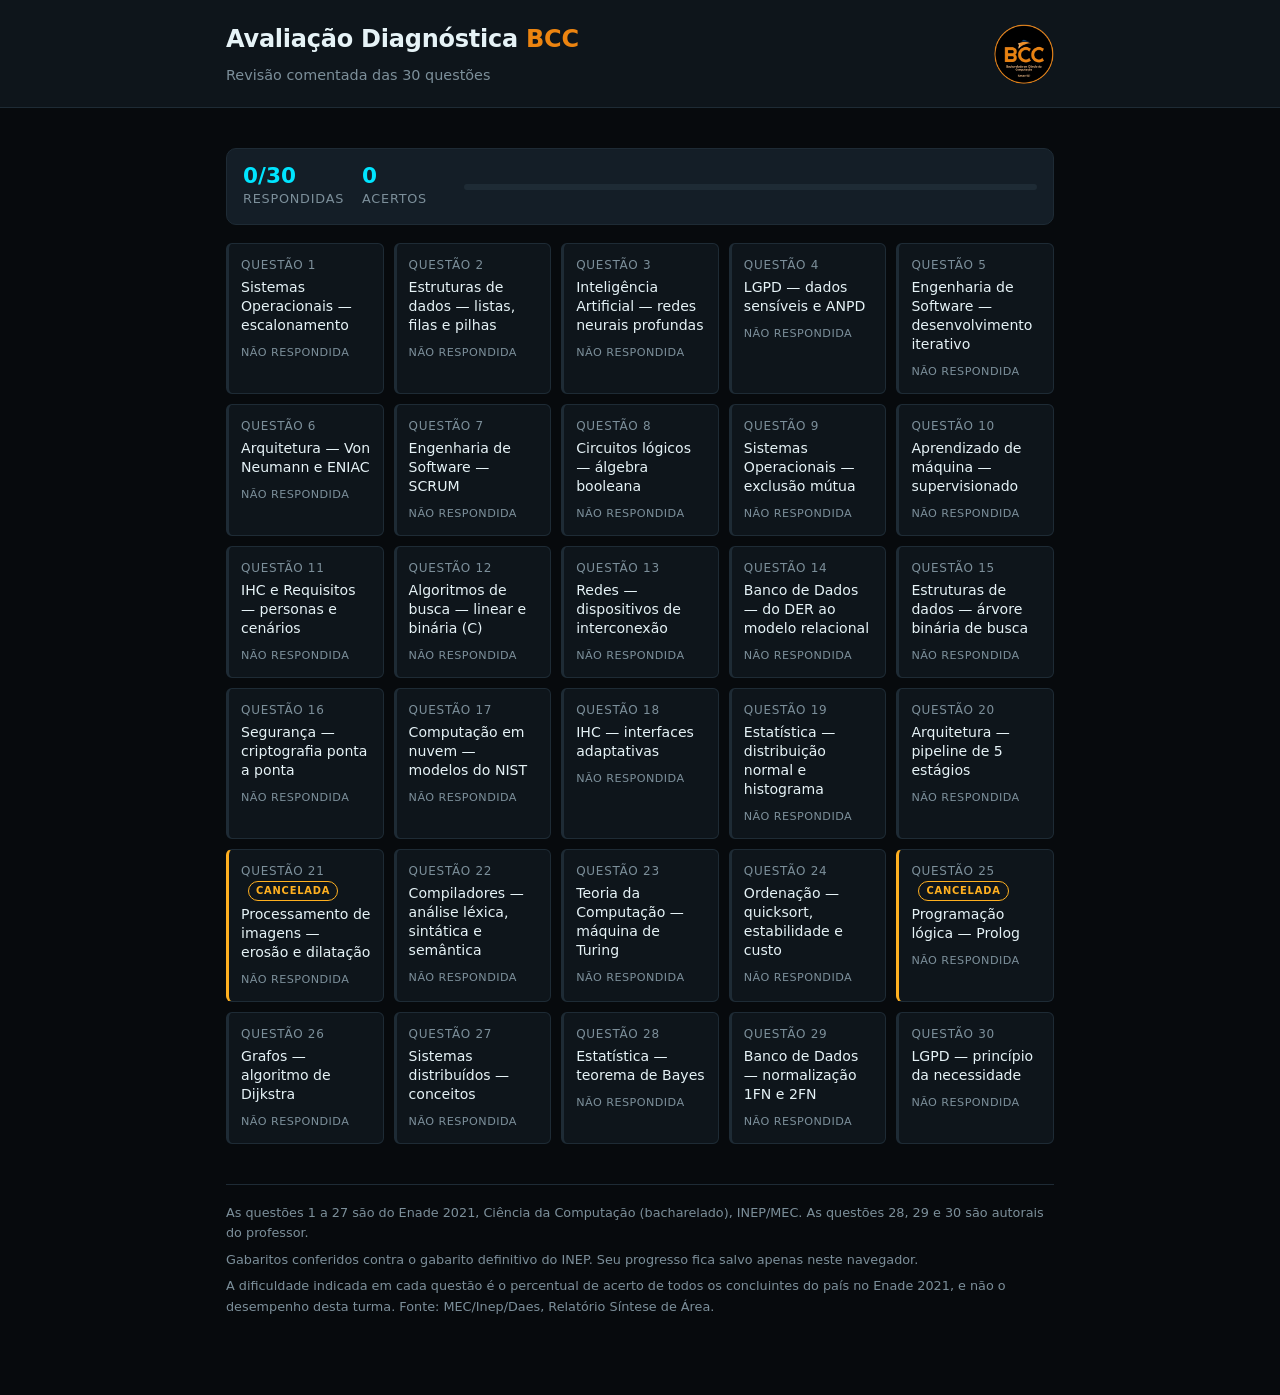
==== files/simulado-enade/site/index.html @ 2f8e830a "Versiona o projeto da Avaliação Diagnóstica Simulado de 30 questões baseado no Enade 2021 de Ciência" ====
<!doctype html>
<html lang="pt-BR">
<head>
<meta charset="utf-8">
<meta name="viewport" content="width=device-width, initial-scale=1">
<title>Avaliação Diagnóstica — BCC</title>
<meta name="description" content="Avaliação diagnóstica do Bacharelado em Ciência da Computação: revisão comentada das 30 questões, com resolução item a item.">
<link rel="icon" type="image/png" href="imagens/favicon.png">
<link rel="stylesheet" href="estilo.css">
</head>
<body data-base="../">

<header class="topo">
  <div class="envolucro faixa-topo">
    <div class="titulo">
      <h1>Avaliação Diagnóstica <span class="marca">BCC</span></h1>
      <p class="sub">Revisão comentada das 30 questões</p>
    </div>
    <img class="logo" src="imagens/bcc.png" width="192" height="192"
         alt="Bacharelado em Ciência da Computação — Senac SP">
  </div>
</header>

<main class="envolucro" id="app">
  <noscript>
    <p>Esta página precisa de JavaScript para montar as questões a partir do
    arquivo de dados.</p>
  </noscript>
</main>

<script src="dados.js"></script>
<script src="app.js"></script>
</body>
</html>
---- files/simulado-enade/site/estilo.css ----
/* Paleta herdada do projeto Canjica (frontend/src/tema.css): fundo
   preto-azulado, ciano como cor de acao, branco e cinza. */

:root {
  --fundo: #070a0d;
  --superficie: #0e151b;
  --elevada: #141e27;
  --borda: #1e2b35;
  --ciano: #00e5ff;
  --ciano-escuro: #00a3b8;
  --ciano-fraco: rgba(0, 229, 255, 0.13);
  --selecao: rgba(0, 229, 255, 0.35);
  --texto: #e6f3f7;
  --secundario: #7c8f9a;
  --aviso: #ffb020;
  --erro: #ff5c7a;
  --sucesso: #3ddc97;
  /* laranja institucional do BCC, amostrado do anel do logo */
  --bcc: #ec8410;

  --fonte-ui: "Segoe UI Variable Text", "Segoe UI", system-ui, sans-serif;
  --fonte-mono: "Cascadia Mono", Consolas, "Courier New", monospace;

  --raio: 10px;
  --raio-pequeno: 6px;

  color-scheme: dark;
}

* { box-sizing: border-box; }

html { -webkit-text-size-adjust: 100%; }

body {
  margin: 0;
  background: var(--fundo);
  color: var(--texto);
  font-family: var(--fonte-ui);
  font-size: 16px;
  line-height: 1.6;
  -webkit-font-smoothing: antialiased;
}

::selection { background: var(--selecao); }

a { color: var(--ciano); }

.envolucro {
  max-width: 860px;
  margin: 0 auto;
  padding: 20px 16px 72px;
}

/* --- cabecalho ---------------------------------------------------------- */

.topo {
  border-bottom: 1px solid var(--borda);
  background: var(--superficie);
}

.topo .envolucro { padding-bottom: 20px; }

.faixa-topo {
  display: flex;
  align-items: center;
  justify-content: space-between;
  gap: 16px;
}

.faixa-topo .titulo { min-width: 0; }

.topo h1 {
  margin: 0 0 6px;
  font-size: 1.5rem;
  letter-spacing: -0.01em;
}

.topo .sub {
  margin: 0;
  color: var(--secundario);
  font-size: 0.9rem;
}

/* "BCC" no titulo usa o laranja do logo, e nao o ciano de acao, para o
   nome e a marca lerem como uma coisa so. */
.marca {
  color: var(--bcc);
  font-weight: 600;
}

.logo {
  flex: 0 0 auto;
  width: 60px;
  height: 60px;
  border-radius: 50%;
}

/* --- progresso ---------------------------------------------------------- */

.progresso {
  display: flex;
  flex-wrap: wrap;
  align-items: center;
  gap: 10px 18px;
  margin: 20px 0 8px;
  padding: 14px 16px;
  background: var(--elevada);
  border: 1px solid var(--borda);
  border-radius: var(--raio);
}

.progresso .numero {
  font-size: 1.35rem;
  font-weight: 600;
  color: var(--ciano);
  line-height: 1.2;
}

.progresso .rotulo {
  color: var(--secundario);
  font-size: 0.8rem;
  text-transform: uppercase;
  letter-spacing: 0.06em;
}

.progresso .bloco { min-width: 84px; }

.barra {
  flex: 1 1 160px;
  height: 6px;
  background: var(--borda);
  border-radius: 3px;
  overflow: hidden;
}

.barra > i {
  display: block;
  height: 100%;
  background: var(--ciano);
  transition: width 0.3s;
}

/* --- grade de questoes -------------------------------------------------- */

.grade {
  display: grid;
  grid-template-columns: repeat(auto-fill, minmax(150px, 1fr));
  gap: 10px;
  margin-top: 18px;
}

.cartao {
  display: block;
  padding: 12px;
  background: var(--superficie);
  border: 1px solid var(--borda);
  border-left: 3px solid var(--borda);
  border-radius: var(--raio-pequeno);
  color: inherit;
  text-decoration: none;
  transition: border-color 0.15s, background 0.15s, transform 0.1s;
}

.cartao:hover,
.cartao:focus-visible {
  border-color: var(--ciano-escuro);
  background: var(--elevada);
}

.cartao:active { transform: translateY(1px); }

.cartao .num {
  font-size: 0.75rem;
  color: var(--secundario);
  letter-spacing: 0.06em;
  text-transform: uppercase;
}

.cartao .tema {
  margin-top: 3px;
  font-size: 0.88rem;
  line-height: 1.35;
}

.rodape-cartao {
  display: flex;
  flex-wrap: wrap;
  align-items: center;
  justify-content: space-between;
  gap: 4px 8px;
  margin-top: 9px;
}

.cartao .selo {
  font-size: 0.7rem;
  letter-spacing: 0.04em;
  text-transform: uppercase;
  color: var(--secundario);
}

/* Dificuldade NACIONAL do Enade (percentual de acerto de todos os
   concluintes do pais). Nao e o desempenho da turma, que continua fora do
   site. As faixas de cor destacam so o que e dificil: e ali que a informacao
   muda a decisao do aluno sobre o que estudar. */
.dificuldade {
  font-size: 0.66rem;
  font-weight: 600;
  letter-spacing: 0.06em;
  text-transform: uppercase;
  white-space: nowrap;
  color: var(--secundario);
}

.dificuldade.muito-dificil { color: var(--erro); }
.dificuldade.dificil { color: var(--aviso); }
.dificuldade.medio { color: var(--secundario); }
.dificuldade.facil { color: var(--secundario); }

.tag-cancelada {
  display: inline-block;
  margin-left: 7px;
  padding: 1px 7px;
  border: 1px solid var(--aviso);
  border-radius: 999px;
  color: var(--aviso);
  font-size: 0.62rem;
  font-weight: 600;
  letter-spacing: 0.08em;
  text-transform: uppercase;
  white-space: nowrap;
  vertical-align: 1px;
}

.tag-cancelada.grande {
  font-size: 0.66rem;
  padding: 2px 9px;
  margin-left: 10px;
  vertical-align: 4px;
}

.cartao.acertou { border-left-color: var(--sucesso); }
.cartao.acertou .selo { color: var(--sucesso); }
.cartao.errou { border-left-color: var(--erro); }
.cartao.errou .selo { color: var(--erro); }
.cartao.anulada { border-left-color: var(--aviso); }

/* --- pagina da questao -------------------------------------------------- */

.voltar {
  display: inline-block;
  margin-bottom: 14px;
  color: var(--secundario);
  text-decoration: none;
  font-size: 0.88rem;
}

.voltar:hover { color: var(--ciano); }

.cabecalho-questao h2 {
  margin: 0 0 4px;
  font-size: 1.3rem;
}

.cabecalho-questao .tema {
  margin: 0 0 18px;
  color: var(--secundario);
  font-size: 0.9rem;
}

.linha-dificuldade {
  display: flex;
  flex-wrap: wrap;
  align-items: baseline;
  gap: 4px 9px;
  margin: -8px 0 14px;
}

.linha-dificuldade .detalhe {
  color: var(--secundario);
  font-size: 0.84rem;
}

.nota-descartada {
  margin: -6px 0 16px;
  color: var(--aviso);
  font-size: 0.82rem;
}


.enunciado > p { margin: 0 0 14px; }

.enunciado .referencia {
  color: var(--secundario);
  font-size: 0.82rem;
  font-style: italic;
  margin-bottom: 14px;
}

.enunciado .lista {
  margin: 0 0 10px;
  padding-left: 18px;
  border-left: 2px solid var(--borda);
}

.item-romano {
  display: grid;
  grid-template-columns: 42px 1fr;
  gap: 10px;
  margin: 0 0 12px;
  padding: 10px 12px;
  background: var(--superficie);
  border: 1px solid var(--borda);
  border-radius: var(--raio-pequeno);
}

.item-romano > .rot {
  font-weight: 600;
  color: var(--ciano);
  font-variant-numeric: tabular-nums;
}

.item-romano > .txt { margin: 0; }

figure {
  margin: 0 0 16px;
  padding: 12px;
  background: #fff;
  border-radius: var(--raio-pequeno);
}

figure img {
  display: block;
  max-width: 100%;
  height: auto;
  margin: 0 auto;
}

figure figcaption {
  margin-top: 10px;
  padding-top: 10px;
  border-top: 1px solid #d8dee3;
  color: #3a464e;
  font-size: 0.78rem;
  line-height: 1.5;
}

pre.codigo {
  margin: 0 0 16px;
  padding: 14px;
  background: var(--superficie);
  border: 1px solid var(--borda);
  border-radius: var(--raio-pequeno);
  overflow-x: auto;
  font-family: var(--fonte-mono);
  font-size: 0.8rem;
  line-height: 1.55;
  tab-size: 4;
}

/* --- alternativas ------------------------------------------------------- */

.comando {
  margin: 22px 0 12px;
  font-weight: 600;
}

.alternativas { display: grid; gap: 8px; }

.alt {
  display: grid;
  grid-template-columns: 30px 1fr;
  gap: 10px;
  align-items: start;
  padding: 12px;
  background: var(--superficie);
  border: 1px solid var(--borda);
  border-radius: var(--raio-pequeno);
  cursor: pointer;
  transition: border-color 0.15s, background 0.15s;
}

.alt:hover { border-color: var(--ciano-escuro); }

.alt input { margin: 4px 0 0; accent-color: var(--ciano); }

.alt .letra {
  font-weight: 600;
  color: var(--secundario);
  text-transform: lowercase;
}

.alt.marcada {
  border-color: var(--ciano);
  background: var(--ciano-fraco);
}

.respondida .alt { cursor: default; }
.respondida .alt:hover { border-color: var(--borda); }

.respondida .alt.certa {
  border-color: var(--sucesso);
  background: rgba(61, 220, 151, 0.1);
}

.respondida .alt.certa .letra { color: var(--sucesso); }

.respondida .alt.escolhida-errada {
  border-color: var(--erro);
  background: rgba(255, 92, 122, 0.1);
}

.respondida .alt.escolhida-errada .letra { color: var(--erro); }

.marcador {
  display: inline-block;
  font-size: 0.68rem;
  font-weight: 600;
  text-transform: uppercase;
  letter-spacing: 0.07em;
  white-space: nowrap;
  margin-left: 8px;
  padding: 1px 7px;
  border: 1px solid currentColor;
  border-radius: 999px;
  vertical-align: 2px;
}

.marcador.ok { color: var(--sucesso); }
.marcador.nao { color: var(--erro); }

/* --- botoes ------------------------------------------------------------- */

.acoes {
  display: flex;
  flex-wrap: wrap;
  align-items: center;
  gap: 12px;
  margin-top: 18px;
}

button {
  font-family: inherit;
  font-size: 0.95rem;
  padding: 11px 20px;
  border-radius: var(--raio-pequeno);
  border: 1px solid var(--ciano-escuro);
  background: var(--ciano-fraco);
  color: var(--ciano);
  cursor: pointer;
  transition: background 0.15s, opacity 0.15s;
}

button:hover:not(:disabled) { background: var(--selecao); }

button:disabled {
  opacity: 0.45;
  cursor: not-allowed;
}

button.discreto {
  border-color: transparent;
  background: none;
  color: var(--secundario);
  font-size: 0.85rem;
  padding: 11px 4px;
  text-decoration: underline;
  text-underline-offset: 3px;
}

button.discreto:hover:not(:disabled) {
  background: none;
  color: var(--texto);
}

/* --- resolucao ---------------------------------------------------------- */

.resolucao {
  margin-top: 28px;
  padding-top: 22px;
  border-top: 1px solid var(--borda);
}

.veredito {
  margin: 0 0 20px;
  padding: 14px 16px;
  border-radius: var(--raio-pequeno);
  border: 1px solid;
  font-weight: 600;
}

.veredito.ok {
  border-color: var(--sucesso);
  background: rgba(61, 220, 151, 0.08);
  color: var(--sucesso);
}

.veredito.nao {
  border-color: var(--erro);
  background: rgba(255, 92, 122, 0.08);
  color: var(--erro);
}

.veredito.neutro {
  border-color: var(--borda);
  background: var(--superficie);
  color: var(--secundario);
}

.resolucao h3 {
  margin: 24px 0 10px;
  font-size: 0.78rem;
  text-transform: uppercase;
  letter-spacing: 0.08em;
  color: var(--secundario);
  font-weight: 600;
}

.resolucao h3:first-of-type { margin-top: 0; }

.resolucao p { margin: 0 0 12px; }

.julgamento {
  display: grid;
  grid-template-columns: 52px 1fr;
  gap: 12px;
  margin-bottom: 12px;
  padding: 12px;
  background: var(--superficie);
  border-left: 3px solid var(--borda);
  border-radius: var(--raio-pequeno);
}

.julgamento.v { border-left-color: var(--sucesso); }
.julgamento.f { border-left-color: var(--erro); }

.julgamento .rot {
  font-weight: 600;
  font-variant-numeric: tabular-nums;
}

.julgamento.v .rot { color: var(--sucesso); }
.julgamento.f .rot { color: var(--erro); }

.julgamento p { margin: 0; }

.distrator {
  display: grid;
  grid-template-columns: 30px 1fr;
  gap: 10px;
  margin-bottom: 10px;
  padding: 11px 12px;
  background: var(--superficie);
  border: 1px solid var(--borda);
  border-radius: var(--raio-pequeno);
}

.distrator .letra {
  font-weight: 600;
  color: var(--erro);
}

.distrator p { margin: 0; }

.destaque {
  margin: 0 0 14px;
  padding: 14px 16px;
  border-left: 3px solid var(--ciano);
  background: var(--ciano-fraco);
  border-radius: 0 var(--raio-pequeno) var(--raio-pequeno) 0;
}

.destaque.armadilha {
  border-left-color: var(--aviso);
  background: rgba(255, 176, 32, 0.09);
}

.destaque p { margin: 0; }

.nota-fonte {
  margin-top: 20px;
  color: var(--secundario);
  font-size: 0.82rem;
  font-style: italic;
}

.selo-verificado {
  display: inline-block;
  margin-bottom: 14px;
  padding: 8px 12px;
  border: 1px dashed var(--ciano-escuro);
  border-radius: var(--raio-pequeno);
  color: var(--ciano);
  font-family: var(--fonte-mono);
  font-size: 0.76rem;
  line-height: 1.5;
}

/* --- avisos ------------------------------------------------------------- */

.aviso {
  margin: 0 0 20px;
  padding: 14px 16px;
  border: 1px solid var(--aviso);
  border-left-width: 3px;
  border-radius: var(--raio-pequeno);
  background: rgba(255, 176, 32, 0.08);
  font-size: 0.9rem;
}

.aviso strong { color: var(--aviso); }
.aviso p { margin: 0; }
.aviso p + p { margin-top: 8px; }

/* --- navegacao entre questoes ------------------------------------------- */

.navegacao {
  display: flex;
  justify-content: space-between;
  gap: 12px;
  margin-top: 34px;
  padding-top: 18px;
  border-top: 1px solid var(--borda);
}

.navegacao a {
  color: var(--secundario);
  text-decoration: none;
  font-size: 0.9rem;
}

.navegacao a:hover { color: var(--ciano); }

.rodape {
  margin-top: 40px;
  padding-top: 18px;
  border-top: 1px solid var(--borda);
  color: var(--secundario);
  font-size: 0.8rem;
}

.rodape p { margin: 0 0 6px; }

/* --- telas estreitas ---------------------------------------------------- */

@media (max-width: 420px) {
  body { font-size: 15px; }
  .topo h1 { font-size: 1.22rem; }
  .topo .sub { font-size: 0.82rem; }
  .faixa-topo { gap: 12px; }
  .logo { width: 46px; height: 46px; }
  .envolucro { padding: 16px 12px 56px; }
  .grade { grid-template-columns: repeat(auto-fill, minmax(132px, 1fr)); gap: 8px; }
  .item-romano { grid-template-columns: 32px 1fr; gap: 8px; }
  .julgamento { grid-template-columns: 42px 1fr; gap: 10px; }
  .acoes { flex-direction: column; align-items: stretch; }
  .acoes button { width: 100%; }
}
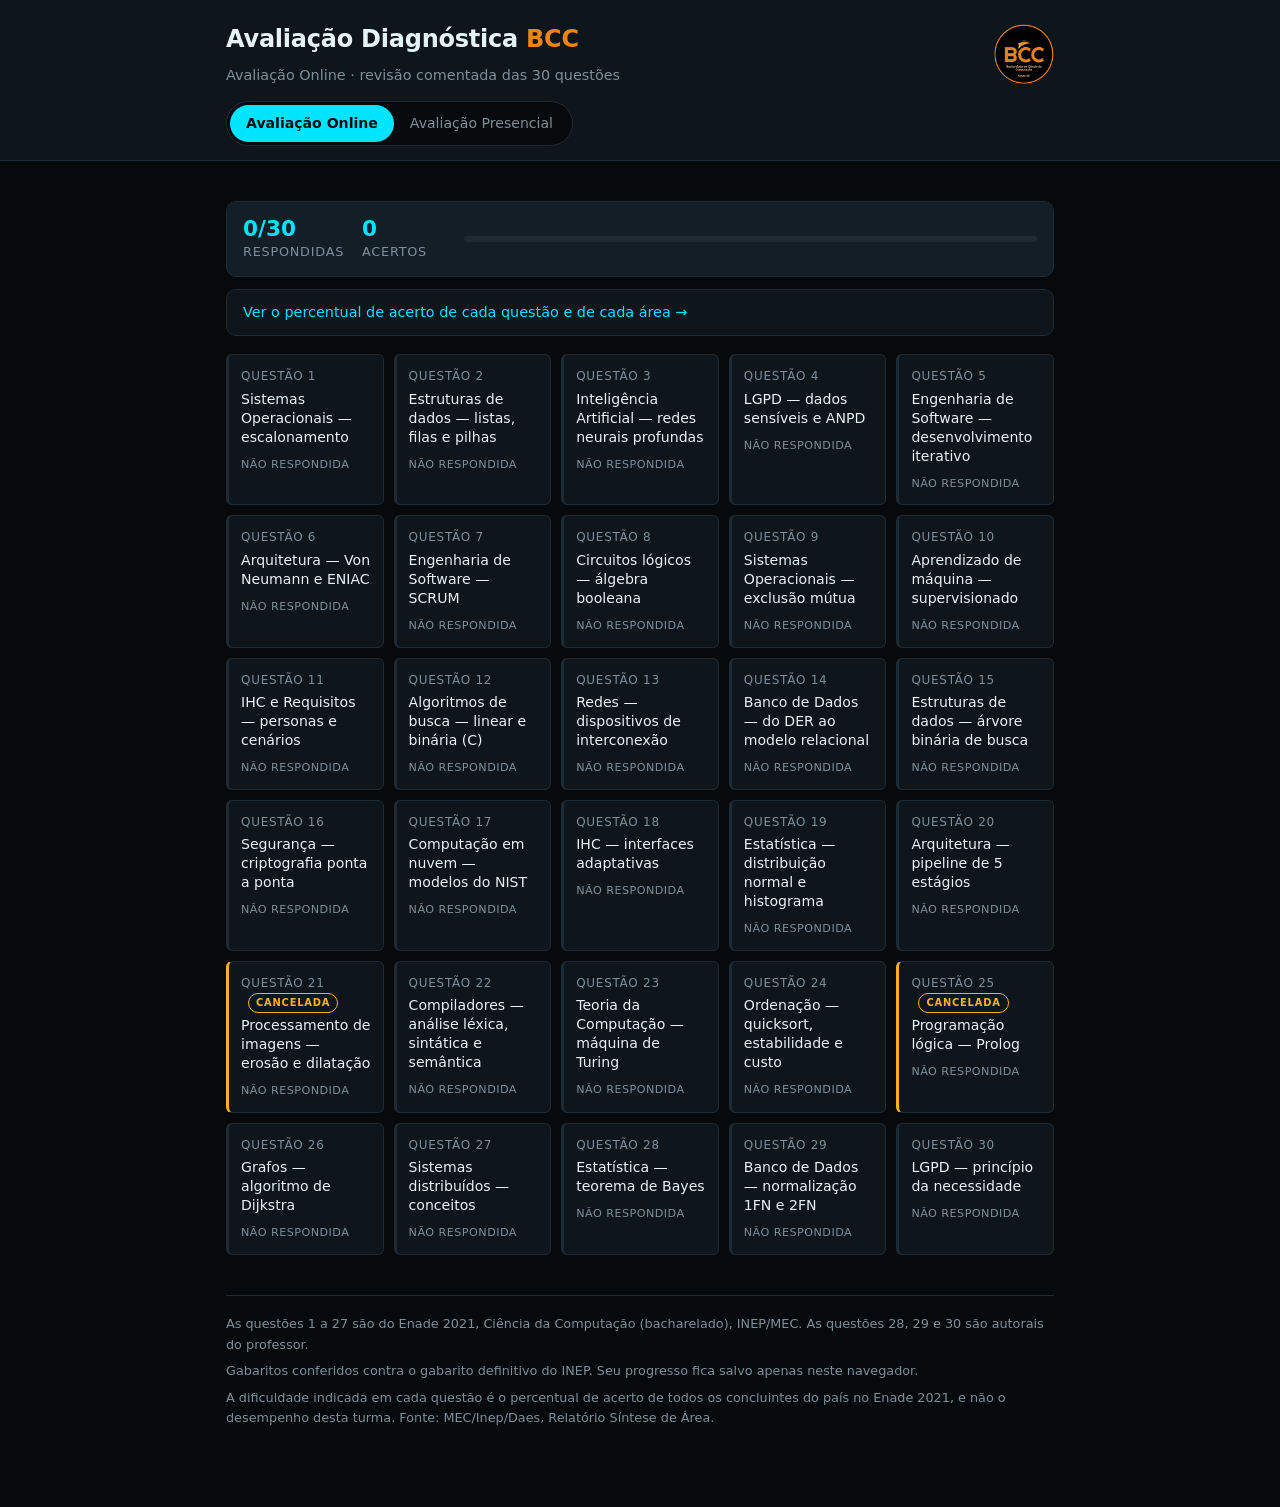
==== commit 584691e3: "Adiciona a avaliação presencial (Enade 2017) com seletor no cabeçalho O site passa a ter duas avalia" ====
--- a/files/simulado-enade/site/index.html
+++ b/files/simulado-enade/site/index.html
@@ -4,7 +4,7 @@
 <meta charset="utf-8">
 <meta name="viewport" content="width=device-width, initial-scale=1">
 <title>Avaliação Diagnóstica — BCC</title>
-<meta name="description" content="Avaliação diagnóstica do Bacharelado em Ciência da Computação: revisão comentada das 30 questões, com resolução item a item.">
+<meta name="description" content="Avaliação diagnóstica do Bacharelado em Ciência da Computação: revisão comentada das questões das avaliações online e presencial, com resolução item a item.">
 <link rel="icon" type="image/png" href="imagens/favicon.png">
 <link rel="stylesheet" href="estilo.css">
 </head>
@@ -14,10 +14,14 @@
   <div class="envolucro faixa-topo">
     <div class="titulo">
       <h1>Avaliação Diagnóstica <span class="marca">BCC</span></h1>
-      <p class="sub">Revisão comentada das 30 questões</p>
+      <p class="sub">Revisão comentada das questões</p>
     </div>
     <img class="logo" src="imagens/bcc.png" width="192" height="192"
          alt="Bacharelado em Ciência da Computação — Senac SP">
+  </div>
+  <div class="envolucro">
+    <nav class="seletor-avaliacao" id="seletor-avaliacao"
+         aria-label="Escolha a avaliação"></nav>
   </div>
 </header>
 
--- a/files/simulado-enade/site/estilo.css
+++ b/files/simulado-enade/site/estilo.css
@@ -88,6 +88,41 @@
   font-weight: 600;
 }
 
+/* Seletor Online/Presencial. Controle segmentado: a avaliacao ativa usa o
+   ciano de acao, como os demais elementos interativos. */
+.topo .envolucro + .envolucro { padding-top: 0; padding-bottom: 14px; }
+.topo .faixa-topo { padding-bottom: 14px; }
+
+.seletor-avaliacao {
+  display: flex;
+  width: fit-content;
+  max-width: 100%;
+  padding: 3px;
+  background: var(--fundo);
+  border: 1px solid var(--borda);
+  border-radius: 999px;
+}
+
+.seletor-avaliacao a {
+  padding: 7px 16px;
+  border-radius: 999px;
+  color: var(--secundario);
+  font-size: 0.88rem;
+  text-align: center;
+  text-decoration: none;
+  white-space: nowrap;
+  transition: color 0.15s, background 0.15s;
+}
+
+.seletor-avaliacao a:hover,
+.seletor-avaliacao a:focus-visible { color: var(--texto); }
+
+.seletor-avaliacao a[aria-current="page"] {
+  background: var(--ciano);
+  color: var(--fundo);
+  font-weight: 600;
+}
+
 .logo {
   flex: 0 0 auto;
   width: 60px;
@@ -244,6 +279,121 @@
 .cartao.errou .selo { color: var(--erro); }
 .cartao.anulada { border-left-color: var(--aviso); }
 
+/* --- tela de estatisticas ------------------------------------------------ */
+
+.link-estatisticas {
+  display: block;
+  margin-top: 12px;
+  padding: 11px 16px;
+  background: var(--superficie);
+  border: 1px solid var(--borda);
+  border-radius: var(--raio);
+  color: var(--ciano);
+  font-size: 0.9rem;
+  text-decoration: none;
+}
+
+.link-estatisticas:hover,
+.link-estatisticas:focus-visible {
+  border-color: var(--ciano-escuro);
+  background: var(--elevada);
+}
+
+.cartao.estatistica .num {
+  display: flex;
+  align-items: center;
+  justify-content: space-between;
+  gap: 6px;
+}
+
+.cartao .resultado {
+  font-size: 1rem;
+  font-weight: 700;
+  line-height: 1;
+}
+
+.cartao .resultado.ok { color: var(--sucesso); }
+.cartao .resultado.nao { color: var(--erro); }
+
+.cartao .percentual {
+  display: flex;
+  align-items: baseline;
+  gap: 6px;
+  margin-top: 8px;
+}
+
+.cartao .percentual .valor {
+  font-size: 1.5rem;
+  font-weight: 600;
+  line-height: 1.1;
+  color: var(--ciano);
+}
+
+.cartao .percentual .de-acerto {
+  font-size: 0.72rem;
+  color: var(--secundario);
+}
+
+.cartao.estatistica .barra { margin-top: 7px; flex: none; }
+
+.cartao.sem-indice { opacity: 0.75; }
+
+.motivo-sem-indice {
+  margin: 12px 0 2px;
+  font-size: 0.8rem;
+  color: var(--secundario);
+}
+
+.grupos { margin-top: 30px; }
+
+.grupos h3 { margin: 0 0 4px; font-size: 1.1rem; }
+
+.sub-secao {
+  margin: 0 0 14px;
+  color: var(--secundario);
+  font-size: 0.85rem;
+}
+
+.grupo {
+  margin-bottom: 10px;
+  padding: 13px 15px;
+  background: var(--superficie);
+  border: 1px solid var(--borda);
+  border-radius: var(--raio-pequeno);
+}
+
+.cabeca-grupo {
+  display: flex;
+  align-items: baseline;
+  justify-content: space-between;
+  gap: 12px;
+}
+
+.cabeca-grupo h4 { margin: 0; font-size: 0.98rem; font-weight: 600; }
+
+.cabeca-grupo .media {
+  font-size: 1.3rem;
+  font-weight: 600;
+  color: var(--ciano);
+  white-space: nowrap;
+}
+
+.grupo .barra { margin-top: 9px; flex: none; }
+
+.questoes-do-grupo {
+  margin: 10px 0 0;
+  font-size: 0.85rem;
+}
+
+.questoes-do-grupo a { color: var(--ciano); text-decoration: none; }
+.questoes-do-grupo a:hover { text-decoration: underline; }
+
+.detalhe-grupo {
+  margin: 3px 0 0;
+  font-size: 0.78rem;
+  color: var(--secundario);
+}
+
 /* --- pagina da questao -------------------------------------------------- */
 
 .voltar {
@@ -392,6 +542,18 @@
 .alt.marcada {
   border-color: var(--ciano);
   background: var(--ciano-fraco);
+}
+
+/* Alternativa desenhada (arvores da questao 1 da presencial). Fundo branco,
+   como as figuras do enunciado, porque as imagens vem do Word assim. */
+.alt .figura-alternativa {
+  display: block;
+  max-width: 100%;
+  height: auto;
+  margin-top: 6px;
+  padding: 8px;
+  background: #fff;
+  border-radius: var(--raio-pequeno);
 }
 
 .respondida .alt { cursor: default; }
@@ -648,6 +810,8 @@
   .topo .sub { font-size: 0.82rem; }
   .faixa-topo { gap: 12px; }
   .logo { width: 46px; height: 46px; }
+  .seletor-avaliacao { width: 100%; }
+  .seletor-avaliacao a { flex: 1 1 0; padding: 7px 8px; }
   .envolucro { padding: 16px 12px 56px; }
   .grade { grid-template-columns: repeat(auto-fill, minmax(132px, 1fr)); gap: 8px; }
   .item-romano { grid-template-columns: 32px 1fr; gap: 8px; }
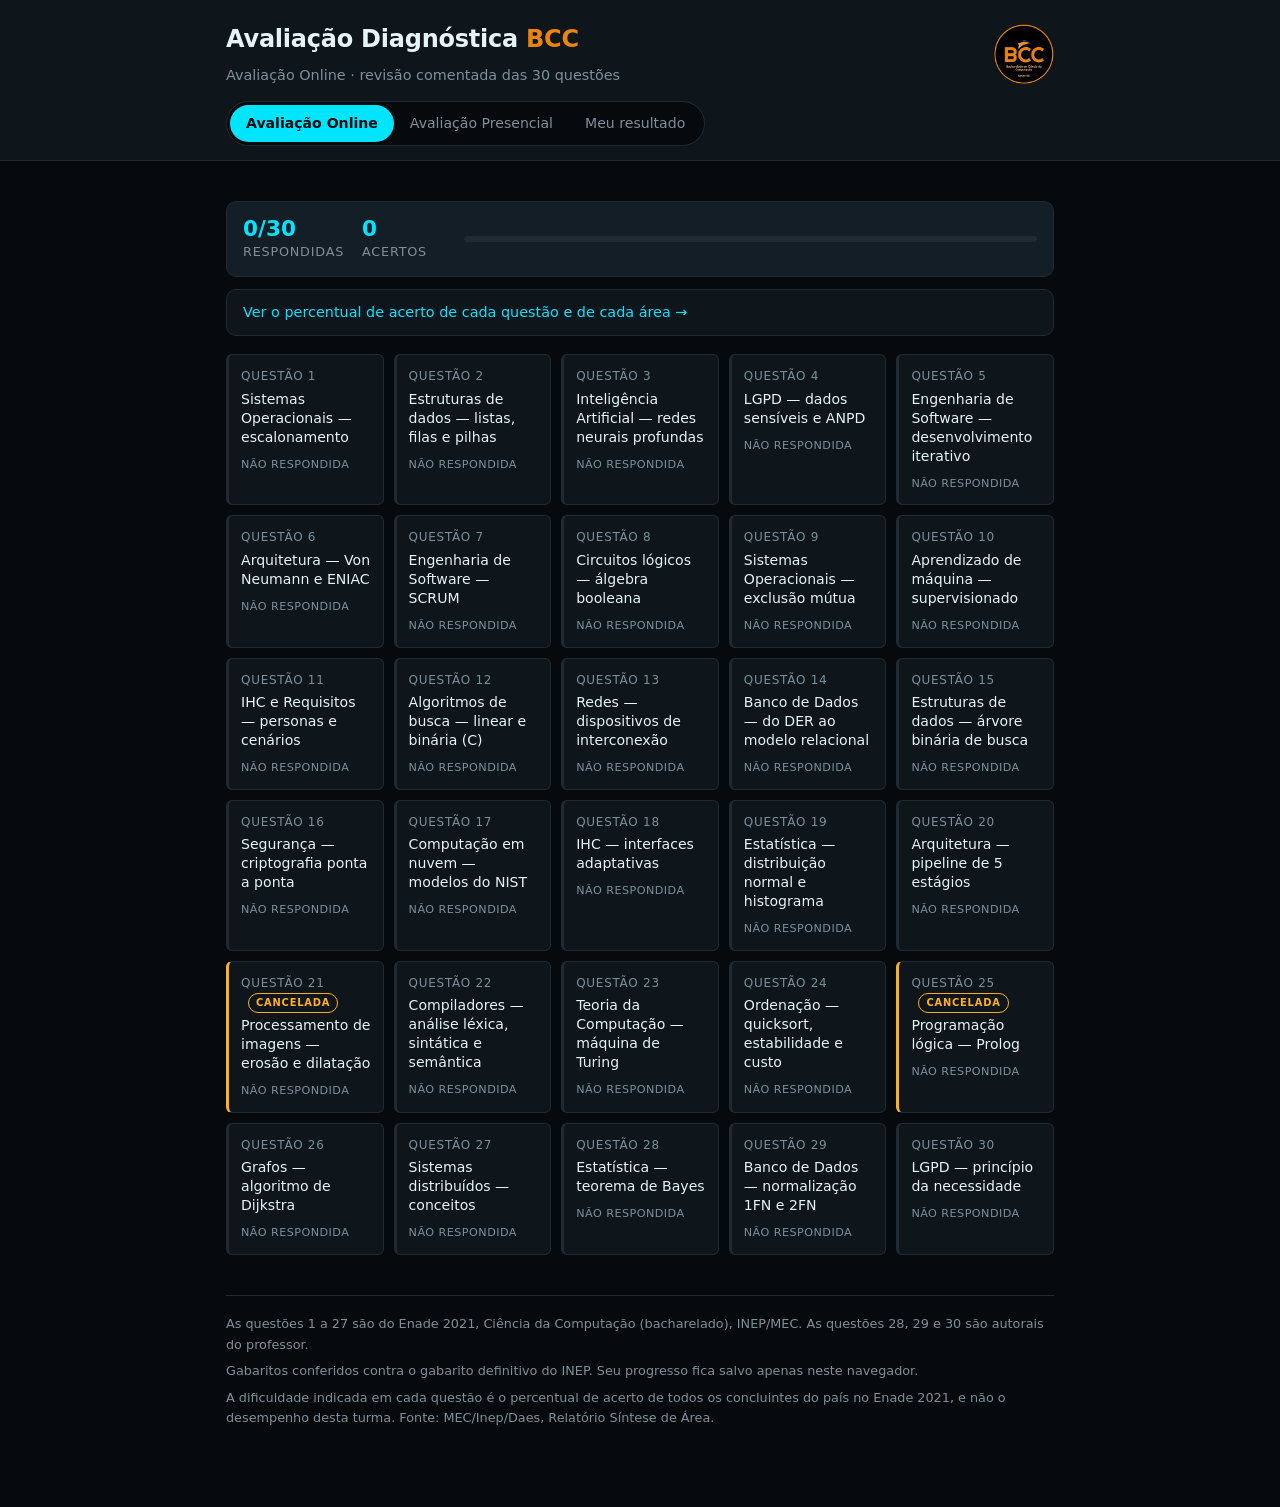
==== commit a1e1e294: "Adiciona a consulta individual do resultado da avaliação presencial O aluno abre o próprio resultado" ====
--- a/files/simulado-enade/site/index.html
+++ b/files/simulado-enade/site/index.html
@@ -33,6 +33,7 @@
 </main>
 
 <script src="dados.js"></script>
+<script src="resultados.js"></script>
 <script src="app.js"></script>
 </body>
 </html>
--- a/files/simulado-enade/site/estilo.css
+++ b/files/simulado-enade/site/estilo.css
@@ -802,6 +802,68 @@
 
 .rodape p { margin: 0 0 6px; }
 
+/* --- resultado individual (#/resultado) -------------------------------- */
+
+[hidden] { display: none !important; }
+
+.formulario {
+  display: flex;
+  flex-direction: column;
+  gap: 14px;
+  max-width: 420px;
+  margin: 20px 0 8px;
+}
+
+.campo { display: flex; flex-direction: column; gap: 5px; }
+
+.rotulo-campo {
+  color: var(--secundario);
+  font-size: 0.8rem;
+  text-transform: uppercase;
+  letter-spacing: 0.06em;
+}
+
+.dica-campo { color: var(--secundario); font-size: 0.8rem; }
+
+.formulario input,
+.formulario select {
+  font-family: inherit;
+  font-size: 1rem;
+  padding: 10px 12px;
+  border-radius: var(--raio-pequeno);
+  border: 1px solid var(--borda);
+  background: var(--superficie);
+  color: var(--texto);
+  width: 100%;
+}
+
+.formulario input:focus,
+.formulario select:focus {
+  outline: none;
+  border-color: var(--ciano);
+}
+
+.mensagem-form { margin: 0; min-height: 1.6em; color: var(--aviso); font-size: 0.9rem; }
+
+.progresso .numero.destaque-ponto { color: var(--bcc); }
+
+.explicacao-ponto { color: var(--secundario); font-size: 0.9rem; margin: 6px 0 0; }
+
+.disciplina {
+  margin: 24px 0;
+  padding: 16px;
+  background: var(--superficie);
+  border: 1px solid var(--borda);
+  border-left: 3px solid var(--bcc);
+  border-radius: var(--raio);
+}
+
+.disciplina h3 { margin: 0 0 6px; }
+.disciplina .situacao { margin: 0; }
+.disciplina .formulario { margin-bottom: 0; }
+
+.titulo-secao { margin: 28px 0 12px; }
+
 /* --- telas estreitas ---------------------------------------------------- */
 
 @media (max-width: 420px) {
@@ -811,7 +873,7 @@
   .faixa-topo { gap: 12px; }
   .logo { width: 46px; height: 46px; }
   .seletor-avaliacao { width: 100%; }
-  .seletor-avaliacao a { flex: 1 1 0; padding: 7px 8px; }
+  .seletor-avaliacao a { flex: 1 1 0; padding: 7px 8px; white-space: normal; line-height: 1.25; }
   .envolucro { padding: 16px 12px 56px; }
   .grade { grid-template-columns: repeat(auto-fill, minmax(132px, 1fr)); gap: 8px; }
   .item-romano { grid-template-columns: 32px 1fr; gap: 8px; }
